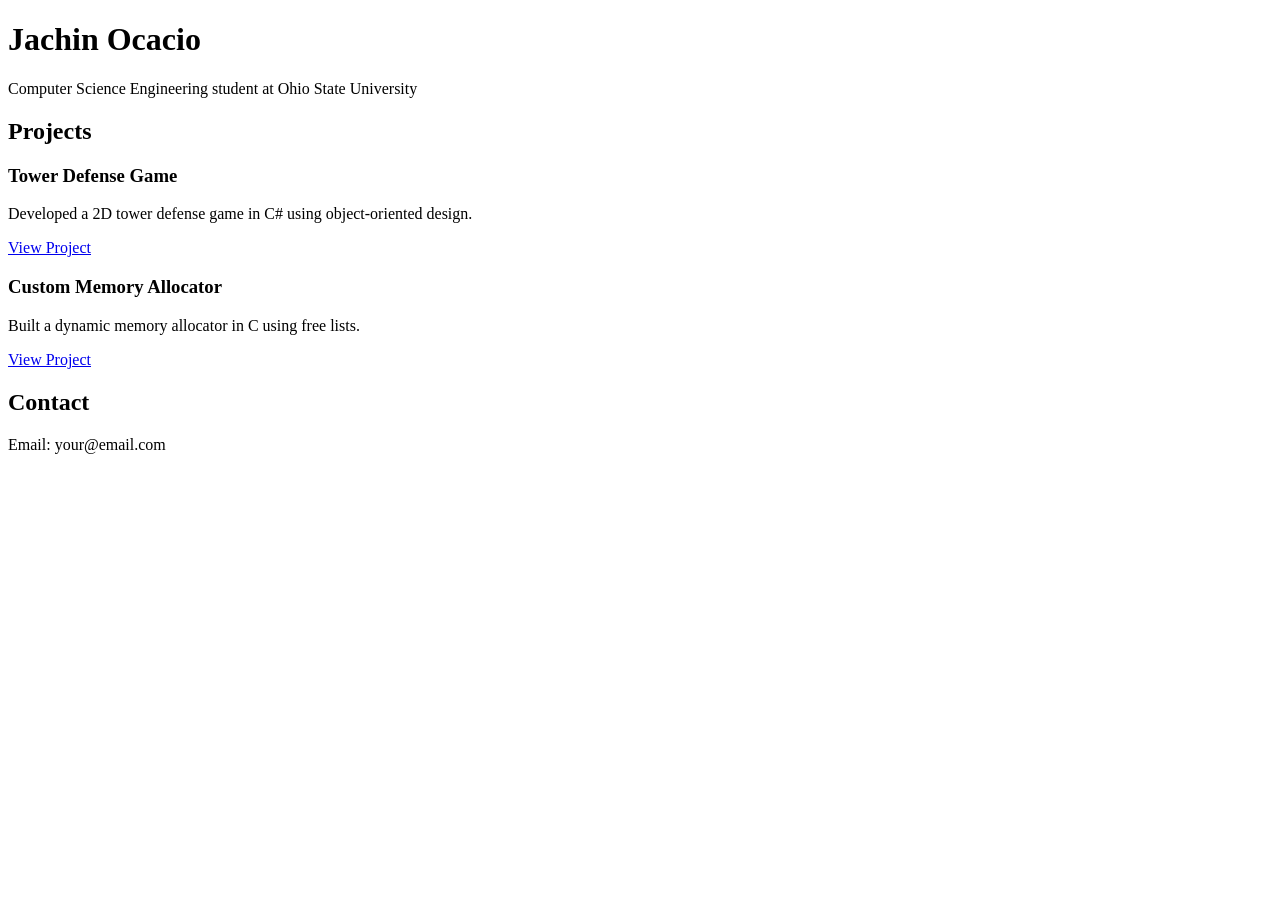
==== index.html @ c21c6582 "Add initial portfolio HTML structure" ====
<!DOCTYPE html>
<html>
<head>
    <title>Jachin Ocacio Portfolio</title>
</head>
<body>

    <h1>Jachin Ocacio</h1>
    <p>Computer Science Engineering student at Ohio State University</p>

    <h2>Projects</h2>

    <h3>Tower Defense Game</h3>
    <p>Developed a 2D tower defense game in C# using object-oriented design.</p>
    <p><a href="https://github.com/YOURUSERNAME/YOURREPO">View Project</a></p>

    <h3>Custom Memory Allocator</h3>
    <p>Built a dynamic memory allocator in C using free lists.</p>
    <p><a href="https://github.com/YOURUSERNAME/YOURREPO">View Project</a></p>

    <h2>Contact</h2>
    <p>Email: your@email.com</p>

</body>
</html>
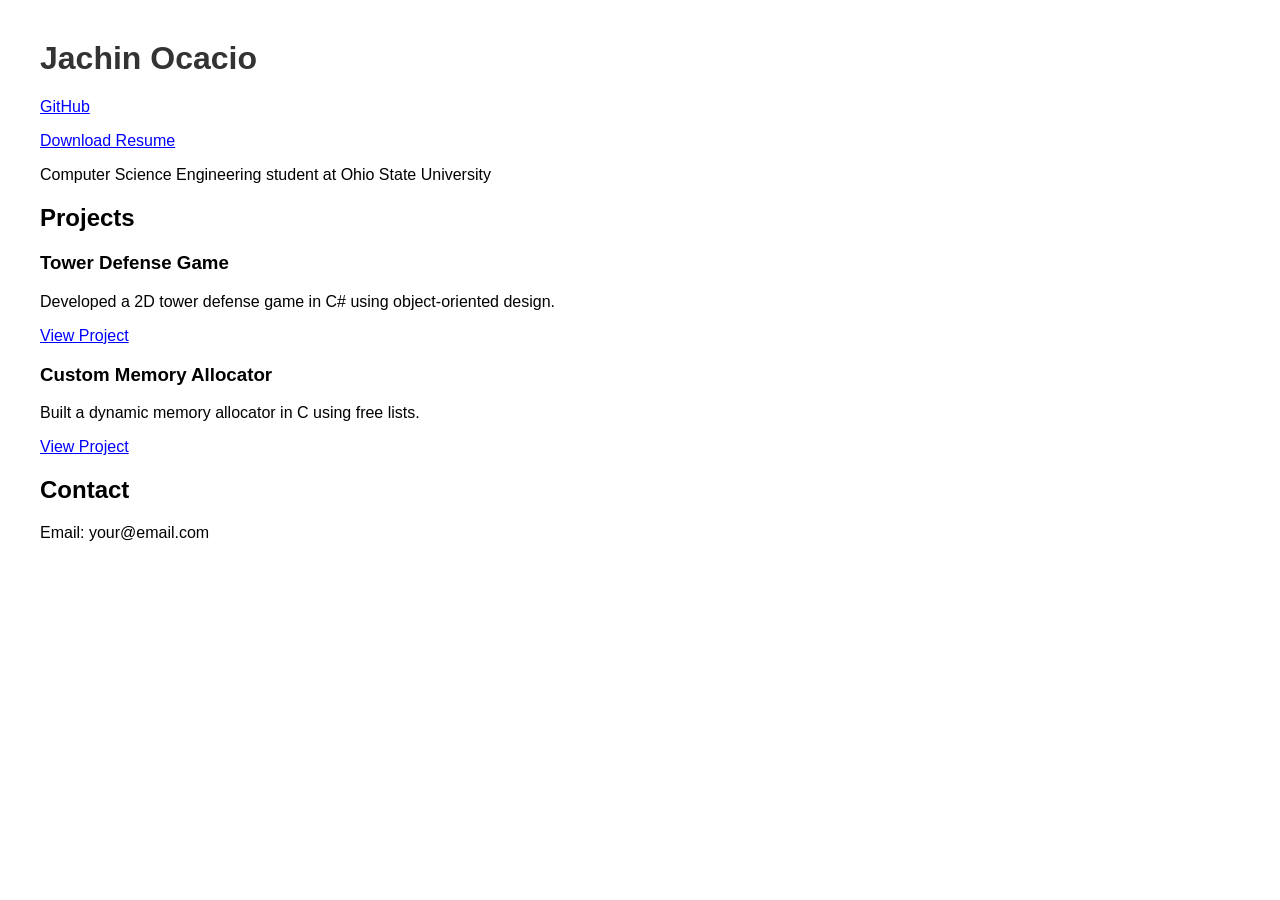
==== commit 70e06892: "Add styles to index.html for improved layout Added CSS styles for body, headings, and links." ====
--- a/index.html
+++ b/index.html
@@ -2,10 +2,24 @@
 <html>
 <head>
     <title>Jachin Ocacio Portfolio</title>
+    <style>
+    body {
+        font-family: Arial, sans-serif;
+        margin: 40px;
+    }
+    h1 {
+        color: #333;
+    }
+    a {
+        color: blue;
+    }
+    </style>
 </head>
 <body>
 
     <h1>Jachin Ocacio</h1>
+    <p><a href="https://github.com/JachinO24">GitHub</a></p>
+    <p><a href="resume.pdf">Download Resume</a></p>
     <p>Computer Science Engineering student at Ohio State University</p>
 
     <h2>Projects</h2>
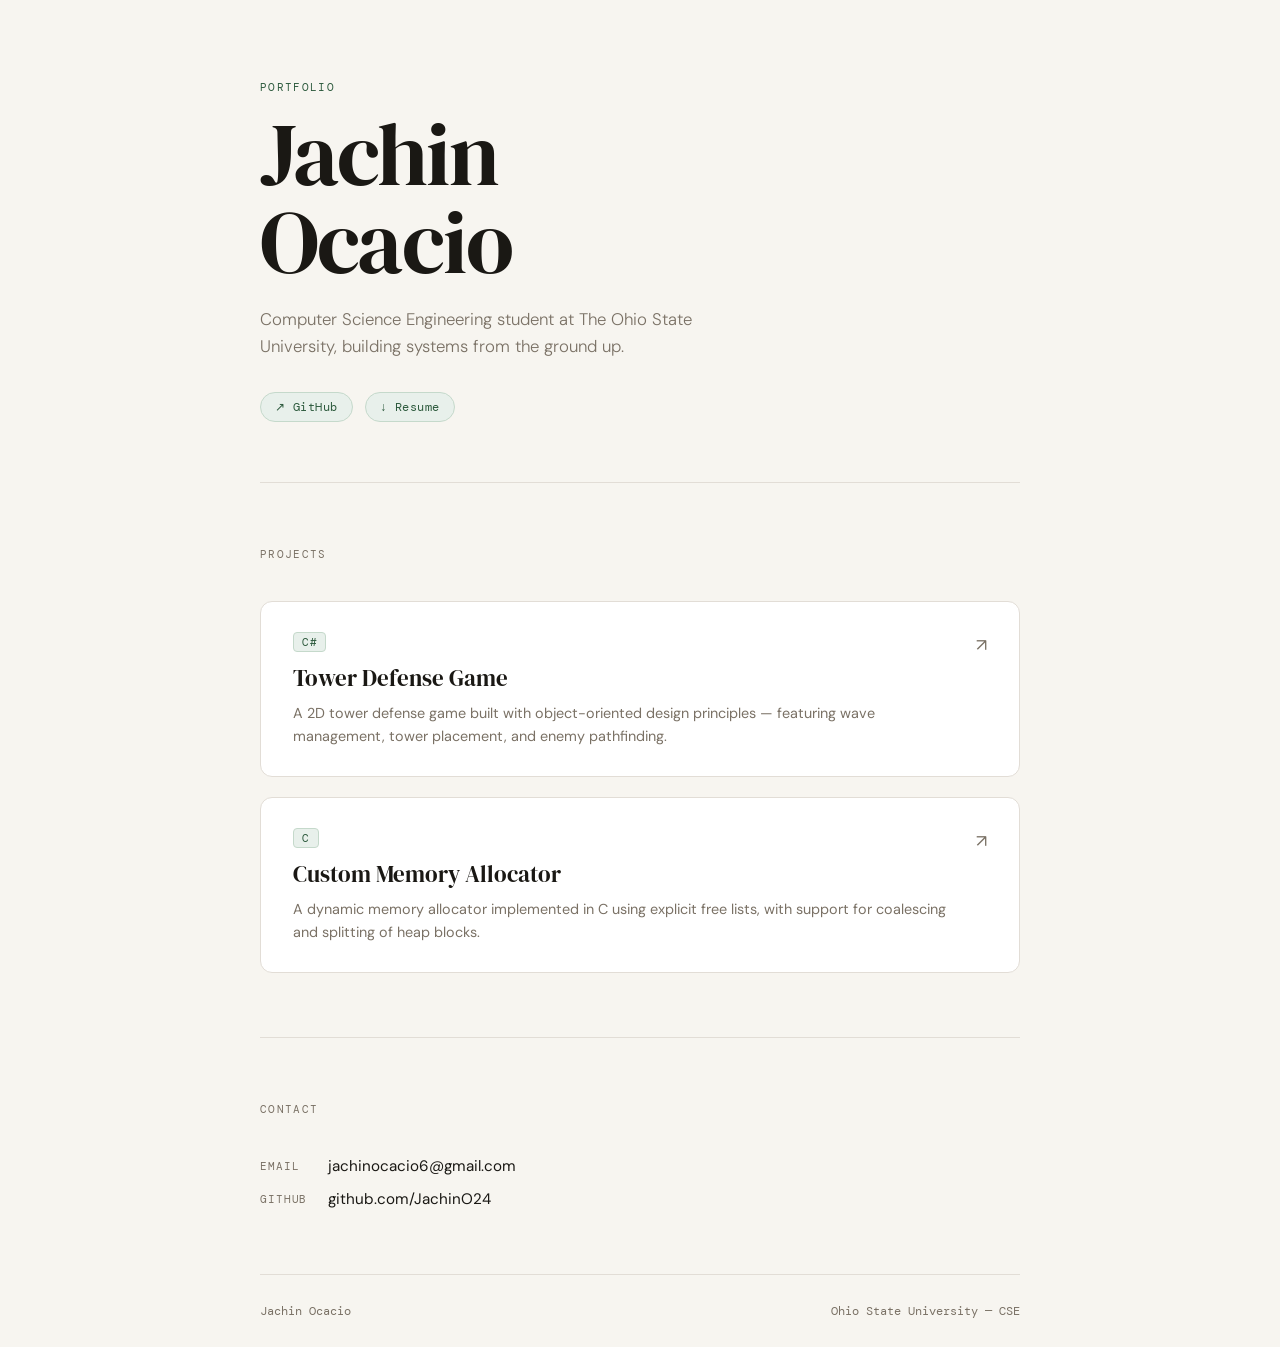
==== commit 2f2e3887: "Rename portfolio(1).html to index.html" ====
--- a/index.html
+++ b/index.html
@@ -1,39 +1,71 @@
 <!DOCTYPE html>
-<html>
+<html lang="en">
 <head>
-    <title>Jachin Ocacio Portfolio</title>
-    <style>
-    body {
-        font-family: Arial, sans-serif;
-        margin: 40px;
-    }
-    h1 {
-        color: #333;
-    }
-    a {
-        color: blue;
-    }
-    </style>
+  <meta charset="UTF-8" />
+  <meta name="viewport" content="width=device-width, initial-scale=1.0"/>
+  <title>Jachin Ocacio — Portfolio</title>
+  <link rel="preconnect" href="https://fonts.googleapis.com">
+  <link rel="preconnect" href="https://fonts.gstatic.com" crossorigin>
+  <link href="https://fonts.googleapis.com/css2?family=DM+Serif+Display&family=DM+Mono:wght@400;500&family=DM+Sans:wght@300;400;500&display=swap" rel="stylesheet">
+  <link rel="stylesheet" href="style.css">
 </head>
 <body>
+  <div class="wrapper">
 
-    <h1>Jachin Ocacio</h1>
-    <p><a href="https://github.com/JachinO24">GitHub</a></p>
-    <p><a href="resume.pdf">Download Resume</a></p>
-    <p>Computer Science Engineering student at Ohio State University</p>
+    <header>
+      <p class="eyebrow">Portfolio</p>
+      <h1>Jachin<br>Ocacio</h1>
+      <p class="tagline">Computer Science Engineering student at The Ohio State University, building systems from the ground up.</p>
+      <div class="header-links">
+        <a class="pill-link" href="https://github.com/JachinO24" target="_blank">↗ GitHub</a>
+        <a class="pill-link" href="resume.pdf" target="_blank">↓ Resume</a>
+      </div>
+    </header>
 
-    <h2>Projects</h2>
+    <section>
+      <p class="section-label">Projects</p>
+      <div class="projects-grid">
 
-    <h3>Tower Defense Game</h3>
-    <p>Developed a 2D tower defense game in C# using object-oriented design.</p>
-    <p><a href="https://github.com/YOURUSERNAME/YOURREPO">View Project</a></p>
+        <a class="project-card" href="https://github.com/JachinO24" target="_blank">
+          <div>
+            <span class="project-lang">C#</span>
+            <h2 class="project-title">Tower Defense Game</h2>
+            <p class="project-desc">A 2D tower defense game built with object-oriented design principles — featuring wave management, tower placement, and enemy pathfinding.</p>
+          </div>
+          <span class="project-arrow">↗</span>
+        </a>
 
-    <h3>Custom Memory Allocator</h3>
-    <p>Built a dynamic memory allocator in C using free lists.</p>
-    <p><a href="https://github.com/YOURUSERNAME/YOURREPO">View Project</a></p>
+        <a class="project-card" href="https://github.com/JachinO24" target="_blank">
+          <div>
+            <span class="project-lang">C</span>
+            <h2 class="project-title">Custom Memory Allocator</h2>
+            <p class="project-desc">A dynamic memory allocator implemented in C using explicit free lists, with support for coalescing and splitting of heap blocks.</p>
+          </div>
+          <span class="project-arrow">↗</span>
+        </a>
 
-    <h2>Contact</h2>
-    <p>Email: your@email.com</p>
+      </div>
+    </section>
 
+    <section>
+      <p class="section-label">Contact</p>
+      <div class="contact-block">
+        <div class="contact-row">
+          <span class="contact-label">Email</span>
+          <a class="contact-value" href="mailto:jachinocacio6@gmail.com">jachinocacio6@gmail.com</a>
+        </div>
+        <div class="contact-row">
+          <span class="contact-label">GitHub</span>
+          <a class="contact-value" href="https://github.com/JachinO24" target="_blank">github.com/JachinO24</a>
+        </div>
+      </div>
+    </section>
+
+    <footer>
+      <span>Jachin Ocacio</span>
+      <span>Ohio State University — CSE</span>
+    </footer>
+
+  </div>
 </body>
 </html>
--- a/style.css
+++ b/style.css
@@ -0,0 +1,220 @@
+*, *::before, *::after { box-sizing: border-box; margin: 0; padding: 0; }
+
+:root {
+  --bg: #f7f5f0;
+  --surface: #ffffff;
+  --border: #e2ddd6;
+  --text: #1a1814;
+  --muted: #7a7165;
+  --accent: #2d5a3d;
+  --accent-light: #e8f0eb;
+  --mono: 'DM Mono', monospace;
+  --serif: 'DM Serif Display', serif;
+  --sans: 'DM Sans', sans-serif;
+}
+
+body {
+  font-family: var(--sans);
+  background: var(--bg);
+  color: var(--text);
+  min-height: 100vh;
+  padding: 0 1.5rem;
+}
+
+/* Layout */
+.wrapper {
+  max-width: 760px;
+  margin: 0 auto;
+}
+
+/* Header */
+header {
+  padding: 80px 0 60px;
+  border-bottom: 1px solid var(--border);
+}
+
+.eyebrow {
+  font-family: var(--mono);
+  font-size: 11px;
+  letter-spacing: 0.12em;
+  text-transform: uppercase;
+  color: var(--accent);
+  margin-bottom: 16px;
+}
+
+h1 {
+  font-family: var(--serif);
+  font-size: clamp(3rem, 8vw, 5.5rem);
+  font-weight: 400;
+  line-height: 1.0;
+  letter-spacing: -0.02em;
+  color: var(--text);
+  margin-bottom: 20px;
+}
+
+.tagline {
+  font-size: 1.05rem;
+  font-weight: 300;
+  color: var(--muted);
+  max-width: 480px;
+  line-height: 1.6;
+  margin-bottom: 32px;
+}
+
+/* Nav links */
+.header-links {
+  display: flex;
+  gap: 12px;
+  flex-wrap: wrap;
+}
+
+.pill-link {
+  display: inline-flex;
+  align-items: center;
+  gap: 6px;
+  font-family: var(--mono);
+  font-size: 12px;
+  letter-spacing: 0.04em;
+  color: var(--accent);
+  background: var(--accent-light);
+  border: 1px solid #c5d9cb;
+  border-radius: 100px;
+  padding: 6px 14px;
+  text-decoration: none;
+  transition: background 0.15s, border-color 0.15s;
+}
+
+.pill-link:hover {
+  background: #d6e8da;
+  border-color: #aac7b3;
+}
+
+/* Sections */
+section {
+  padding: 64px 0;
+  border-bottom: 1px solid var(--border);
+}
+
+section:last-child {
+  border-bottom: none;
+  padding-bottom: 80px;
+}
+
+.section-label {
+  font-family: var(--mono);
+  font-size: 11px;
+  letter-spacing: 0.12em;
+  text-transform: uppercase;
+  color: var(--muted);
+  margin-bottom: 40px;
+}
+
+/* Projects */
+.projects-grid {
+  display: grid;
+  gap: 20px;
+}
+
+.project-card {
+  background: var(--surface);
+  border: 1px solid var(--border);
+  border-radius: 12px;
+  padding: 28px 32px;
+  display: grid;
+  grid-template-columns: 1fr auto;
+  gap: 12px;
+  align-items: start;
+  text-decoration: none;
+  color: inherit;
+  transition: border-color 0.15s, transform 0.15s;
+  position: relative;
+}
+
+.project-card:hover {
+  border-color: #aac7b3;
+  transform: translateY(-2px);
+}
+
+.project-card:hover .project-arrow {
+  transform: translate(3px, -3px);
+}
+
+.project-lang {
+  font-family: var(--mono);
+  font-size: 11px;
+  letter-spacing: 0.06em;
+  color: var(--accent);
+  background: var(--accent-light);
+  border: 1px solid #c5d9cb;
+  border-radius: 4px;
+  padding: 2px 8px;
+  display: inline-block;
+  margin-bottom: 10px;
+}
+
+.project-title {
+  font-family: var(--serif);
+  font-size: 1.45rem;
+  font-weight: 400;
+  color: var(--text);
+  margin-bottom: 8px;
+}
+
+.project-desc {
+  font-size: 0.9rem;
+  color: var(--muted);
+  line-height: 1.6;
+}
+
+.project-arrow {
+  font-size: 1.1rem;
+  color: var(--muted);
+  transition: transform 0.15s;
+  margin-top: 4px;
+}
+
+/* Contact */
+.contact-block {
+  display: flex;
+  flex-direction: column;
+  gap: 12px;
+}
+
+.contact-row {
+  display: flex;
+  align-items: center;
+  gap: 16px;
+}
+
+.contact-label {
+  font-family: var(--mono);
+  font-size: 11px;
+  letter-spacing: 0.08em;
+  text-transform: uppercase;
+  color: var(--muted);
+  min-width: 52px;
+}
+
+.contact-value {
+  font-size: 0.95rem;
+  color: var(--text);
+  text-decoration: none;
+  border-bottom: 1px solid transparent;
+  transition: border-color 0.15s, color 0.15s;
+}
+
+.contact-value:hover {
+  color: var(--accent);
+  border-color: var(--accent);
+}
+
+/* Footer */
+footer {
+  padding: 28px 0;
+  display: flex;
+  justify-content: space-between;
+  align-items: center;
+  color: var(--muted);
+  font-size: 12px;
+  font-family: var(--mono);
+}
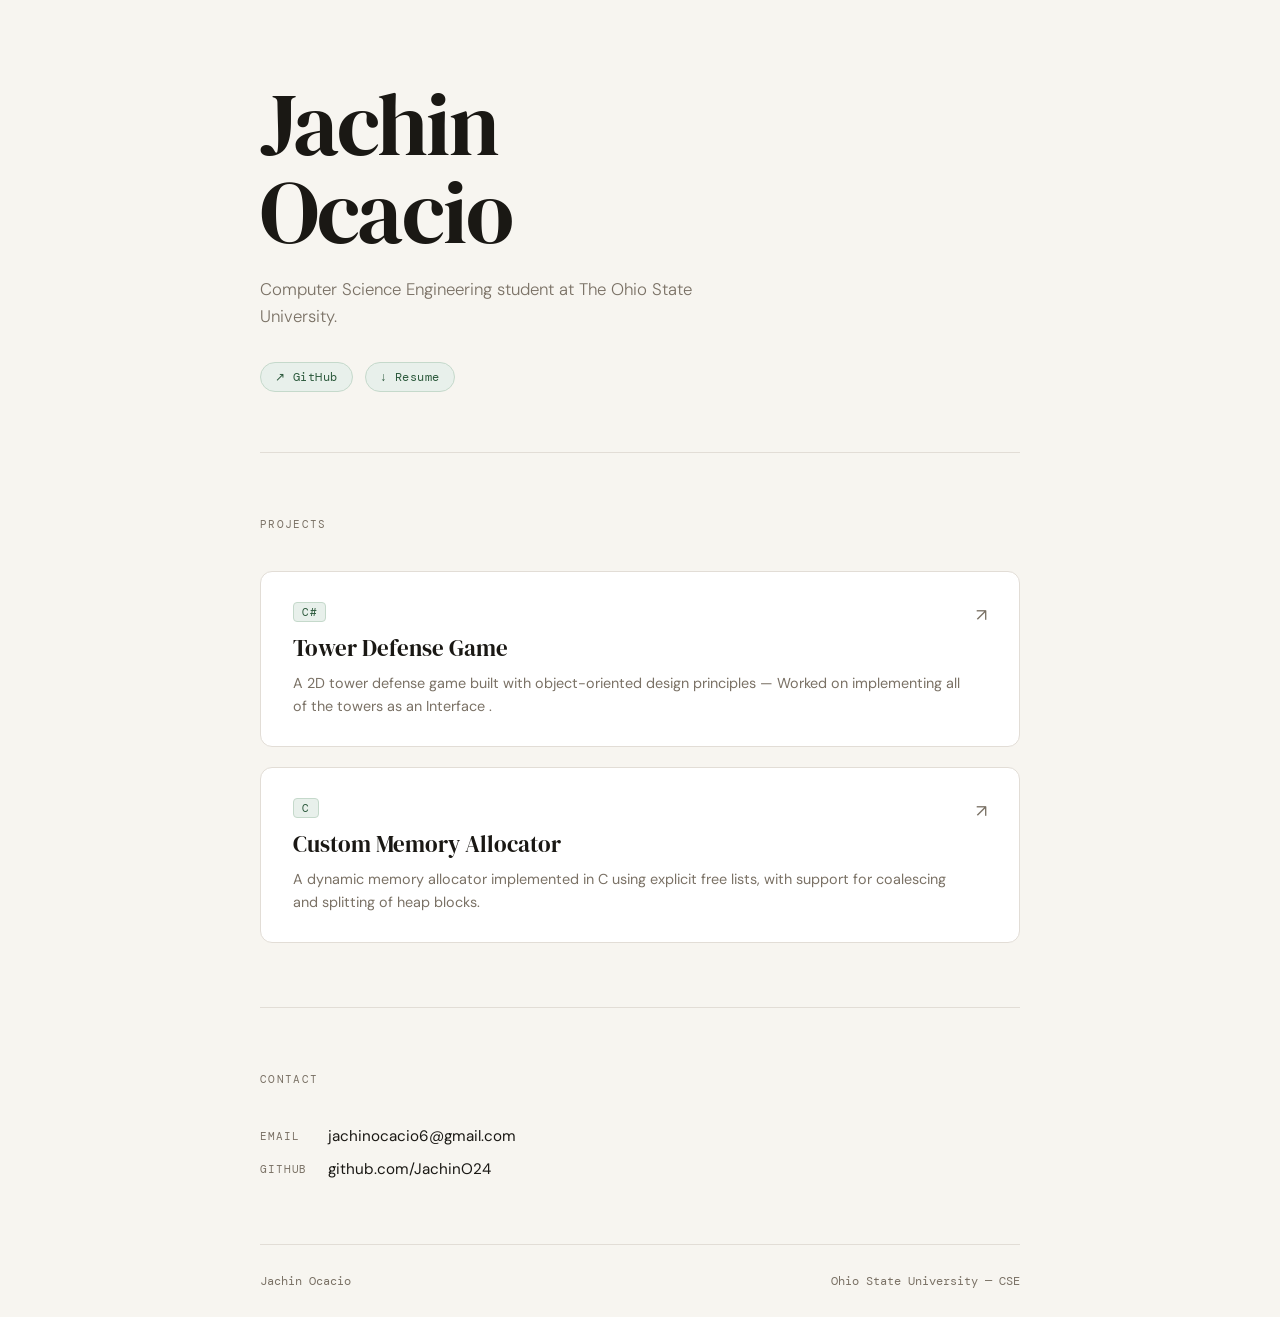
==== commit 7edcc5a6: "Update header and project descriptions in index.html Removed eyebrow paragraph and updated tagline. " ====
--- a/index.html
+++ b/index.html
@@ -13,9 +13,8 @@
   <div class="wrapper">
 
     <header>
-      <p class="eyebrow">Portfolio</p>
       <h1>Jachin<br>Ocacio</h1>
-      <p class="tagline">Computer Science Engineering student at The Ohio State University, building systems from the ground up.</p>
+      <p class="tagline">Computer Science Engineering student at The Ohio State University.</p>
       <div class="header-links">
         <a class="pill-link" href="https://github.com/JachinO24" target="_blank">↗ GitHub</a>
         <a class="pill-link" href="resume.pdf" target="_blank">↓ Resume</a>
@@ -26,23 +25,23 @@
       <p class="section-label">Projects</p>
       <div class="projects-grid">
 
-        <a class="project-card" href="https://github.com/JachinO24" target="_blank">
+        <div class="project-card">
           <div>
             <span class="project-lang">C#</span>
             <h2 class="project-title">Tower Defense Game</h2>
-            <p class="project-desc">A 2D tower defense game built with object-oriented design principles — featuring wave management, tower placement, and enemy pathfinding.</p>
+            <p class="project-desc">A 2D tower defense game built with object-oriented design principles — Worked on implementing all of the towers as an Interface .</p>
           </div>
           <span class="project-arrow">↗</span>
-        </a>
+        </div>
 
-        <a class="project-card" href="https://github.com/JachinO24" target="_blank">
+        <div class="project-card">
           <div>
             <span class="project-lang">C</span>
             <h2 class="project-title">Custom Memory Allocator</h2>
             <p class="project-desc">A dynamic memory allocator implemented in C using explicit free lists, with support for coalescing and splitting of heap blocks.</p>
           </div>
           <span class="project-arrow">↗</span>
-        </a>
+        </div>
 
       </div>
     </section>
